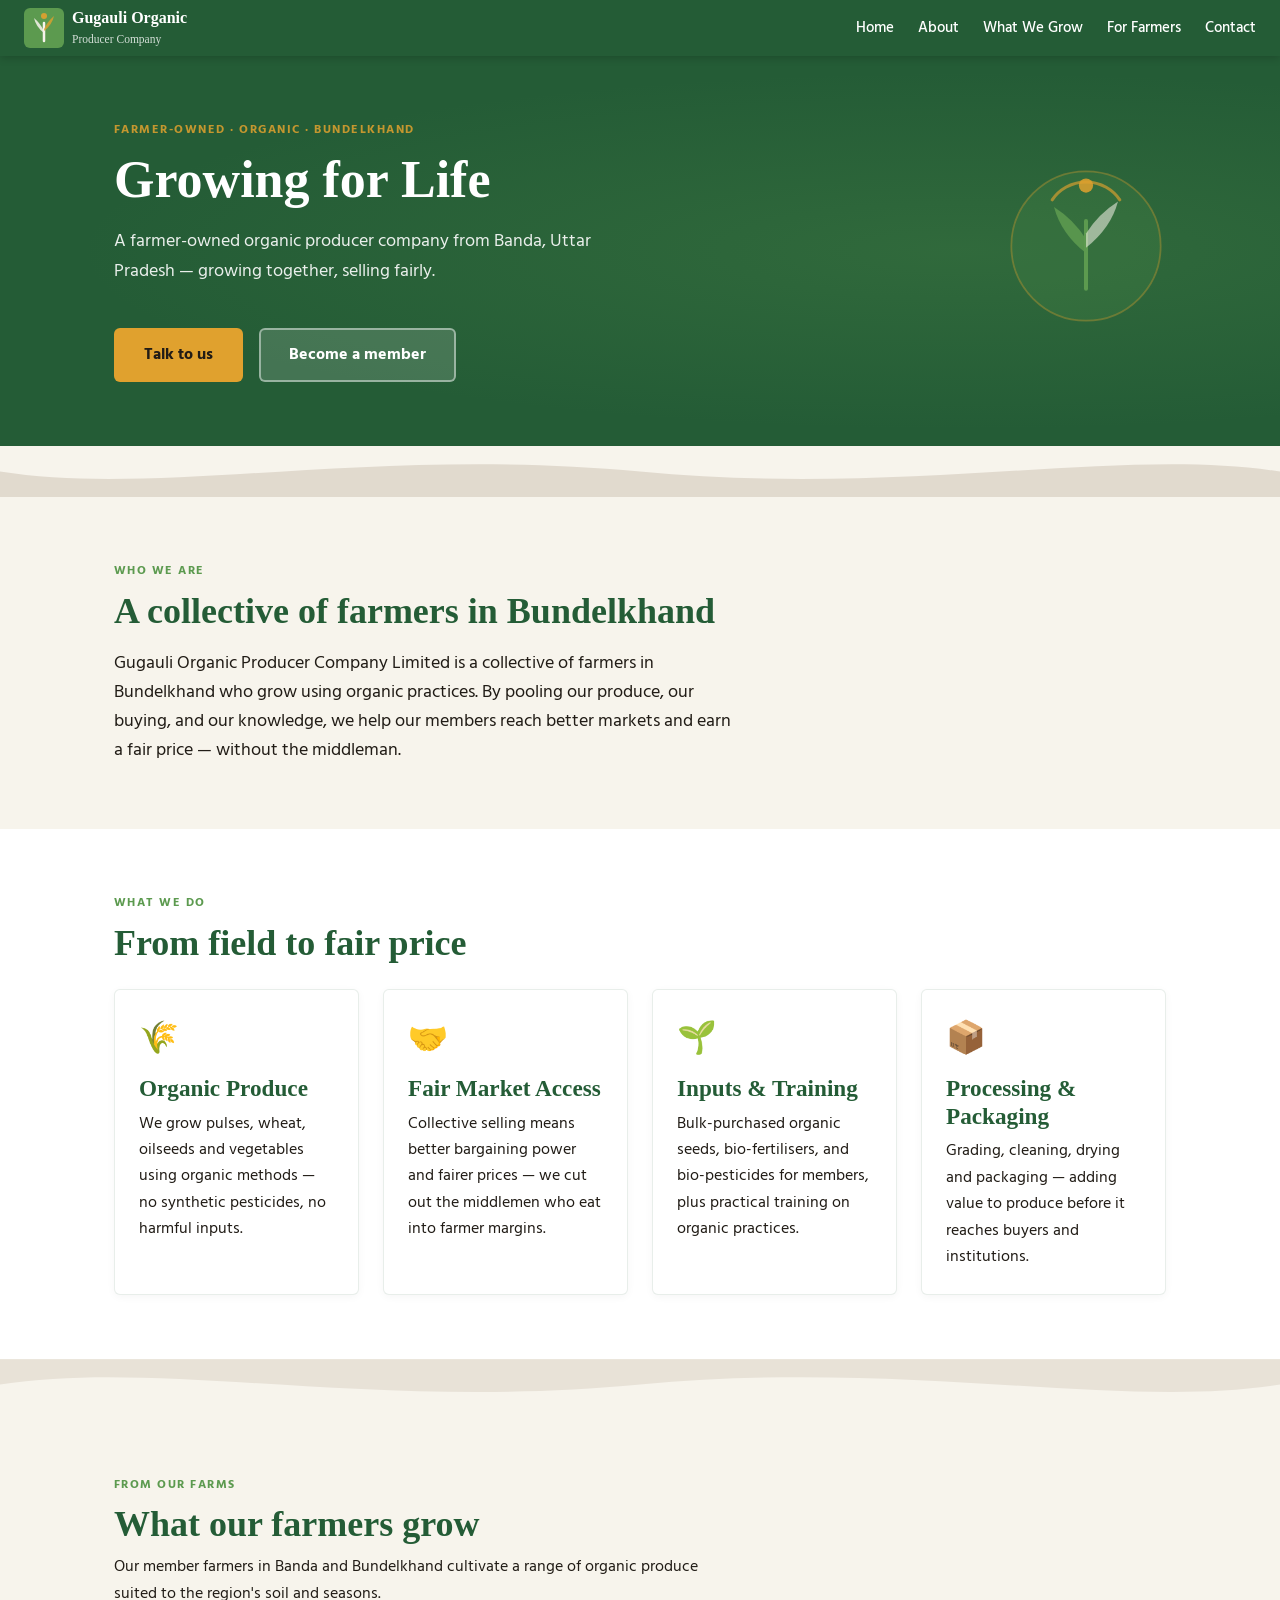
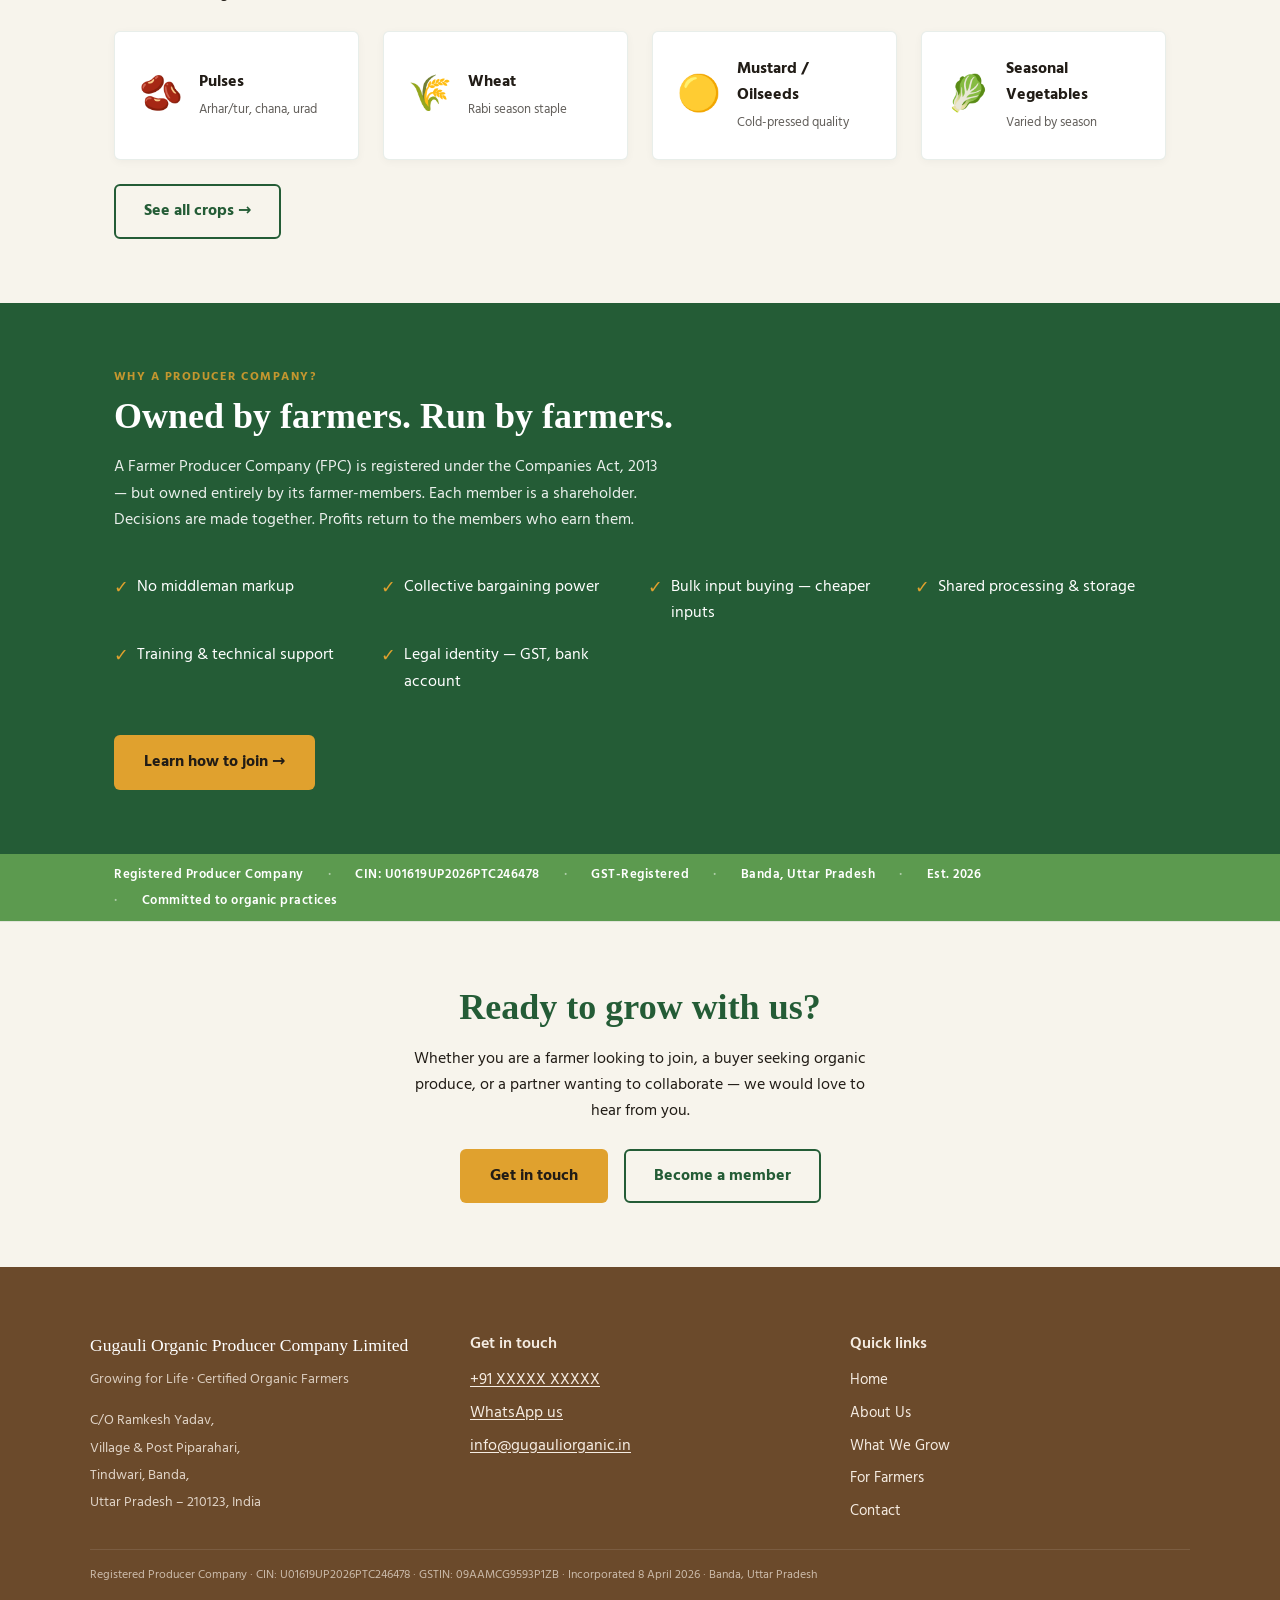
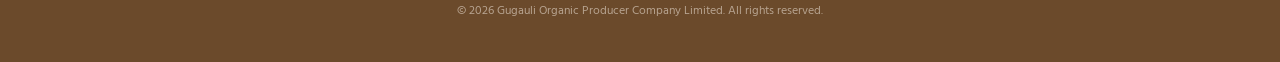
==== index.html @ 3f035a81 "first implementation" ====
<!DOCTYPE html>
<html lang="en">
<head>
  <meta charset="UTF-8">
  <meta name="viewport" content="width=device-width, initial-scale=1.0">
  <title>Gugauli Organic Producer Company — Growing for Life, Banda, Uttar Pradesh</title>
  <meta name="description" content="Gugauli Organic Producer Company Limited is a farmer-owned organic producer company in Banda, Uttar Pradesh — growing pulses, wheat, mustard and vegetables together, selling fairly.">
  <link rel="canonical" href="https://gugauliorganic.in/"><!-- TODO: confirm final domain -->
  <!-- Open Graph -->
  <meta property="og:type"        content="website">
  <meta property="og:title"       content="Gugauli Organic Producer Company — Growing for Life">
  <meta property="og:description" content="Farmer-owned organic producer company in Banda, Uttar Pradesh. Pulses, wheat, mustard — grown together, sold fairly.">
  <meta property="og:url"         content="https://gugauliorganic.in/">
  <meta property="og:image"       content="https://gugauliorganic.in/assets/img/og-image.jpg"><!-- TODO: create OG image -->
  <meta name="twitter:card"       content="summary_large_image">
  <!-- Favicon -->
  <link rel="icon" type="image/svg+xml" href="/assets/icons/favicon.svg">
  <!-- Google Fonts: Tiro Devanagari (display) + Hind (body/UI) — both Devanagari-compatible -->
  <link rel="preconnect" href="https://fonts.googleapis.com">
  <link rel="preconnect" href="https://fonts.gstatic.com" crossorigin>
  <link href="https://fonts.googleapis.com/css2?family=Tiro+Devanagari:ital@0;1&family=Hind:wght@400;500;600;700&display=swap" rel="stylesheet">
  <link rel="stylesheet" href="/assets/css/styles.css">
  <!-- JSON-LD structured data -->
  <script type="application/ld+json">
  {
    "@context": "https://schema.org",
    "@type": ["Organization", "LocalBusiness"],
    "name": "Gugauli Organic Producer Company Limited",
    "url": "https://gugauliorganic.in",
    "logo": "https://gugauliorganic.in/assets/icons/favicon.svg",
    "foundingDate": "2026-04-08",
    "description": "Farmer-owned organic producer company in Banda, Uttar Pradesh — growing and selling organic pulses, wheat, oilseeds and vegetables.",
    "address": {
      "@type": "PostalAddress",
      "streetAddress": "Village & Post Piparahari, Tindwari",
      "addressLocality": "Banda",
      "addressRegion": "Uttar Pradesh",
      "postalCode": "210123",
      "addressCountry": "IN"
    },
    "identifier": {
      "@type": "PropertyValue",
      "name": "CIN",
      "value": "U01619UP2026PTC246478"
    },
    "knowsAbout": ["organic farming", "pulses", "wheat", "oilseeds", "Bundelkhand agriculture"]
  }
  </script>
</head>
<body>
  <a class="skip-link" href="#main">Skip to main content</a>

  <!-- ── HEADER ─────────────────────────────────── -->
  <header class="site-header" role="banner">
    <a class="site-header__brand" href="/" aria-label="Gugauli Organic Producer Company — Home">
      <!-- TODO: replace with real logo SVG/PNG once provided -->
      <svg class="site-header__logo" viewBox="0 0 40 40" xmlns="http://www.w3.org/2000/svg" aria-hidden="true">
        <rect width="40" height="40" rx="6" fill="#5C9A4F"/>
        <line x1="20" y1="33" x2="20" y2="15" stroke="#F7F4EC" stroke-width="2.5" stroke-linecap="round"/>
        <path d="M20 25 Q12 19 10 10 Q16 15 20 23" fill="#F7F4EC" opacity=".85"/>
        <path d="M20 23 Q28 17 30 8 Q24 13 20 21" fill="#E0A12E" opacity=".8"/>
        <circle cx="20" cy="8" r="3" fill="#E0A12E" opacity=".9"/>
      </svg>
      <span class="site-header__name">Gugauli Organic<br><small style="font-size:.72em;font-weight:400;opacity:.8;">Producer Company</small></span>
    </a>

    <button class="nav-toggle" aria-controls="site-nav" aria-expanded="false" aria-label="Open navigation menu">
      <span class="nav-toggle__open"  aria-hidden="true">☰</span>
      <span class="nav-toggle__close" aria-hidden="true">✕</span>
    </button>

    <nav class="site-nav" id="site-nav" aria-label="Main navigation">
      <ul class="site-nav__list">
        <li><a href="/"              aria-current="page">Home</a></li>
        <li><a href="/about.html">About</a></li>
        <li><a href="/products.html">What We Grow</a></li>
        <li><a href="/farmers.html">For Farmers</a></li>
        <li><a href="/contact.html">Contact</a></li>
      </ul>
    </nav>
  </header>

  <!-- ── MAIN ───────────────────────────────────── -->
  <main id="main">

    <!-- HERO -->
    <section class="hero" aria-label="Introduction">
      <div class="hero__inner container">
        <div class="hero__text">
          <span class="section-label" style="color:rgba(224,161,46,.85);">Farmer-Owned · Organic · Bundelkhand</span>
          <h1 class="hero__headline">Growing for Life</h1>
          <p class="hero__sub">A farmer-owned organic producer company from Banda, Uttar Pradesh — growing together, selling fairly.</p>
          <div class="hero__ctas">
            <a href="/contact.html" class="btn btn--primary">Talk to us</a>
            <a href="/farmers.html" class="btn btn--ghost">Become a member</a>
          </div>
        </div>
        <div class="hero__mark" aria-hidden="true">
          <svg viewBox="0 0 180 180" xmlns="http://www.w3.org/2000/svg" width="160" height="160">
            <circle cx="90" cy="90" r="84" fill="rgba(92,154,79,.14)" stroke="rgba(224,161,46,.35)" stroke-width="2"/>
            <!-- Stem -->
            <line x1="90" y1="138" x2="90" y2="62" stroke="#5C9A4F" stroke-width="4.5" stroke-linecap="round"/>
            <!-- Left leaf -->
            <path d="M90 98 Q62 76 54 46 Q76 60 90 82" fill="#5C9A4F" opacity=".9"/>
            <!-- Right leaf -->
            <path d="M90 92 Q118 70 126 40 Q104 54 90 76" fill="#F7F4EC" opacity=".55"/>
            <!-- Sun arc -->
            <path d="M52 38 A46 46 0 0 1 128 38" fill="none" stroke="#E0A12E" stroke-width="3.5" stroke-linecap="round" opacity=".65"/>
            <!-- Sun -->
            <circle cx="90" cy="22" r="8" fill="#E0A12E" opacity=".85"/>
          </svg>
        </div>
      </div>
    </section>

    <!-- WAVE DIVIDER -->
    <div class="wave-divider" aria-hidden="true">
      <svg viewBox="0 0 1200 48" preserveAspectRatio="none" xmlns="http://www.w3.org/2000/svg">
        <path d="M0,24 C150,48 350,0 600,24 C850,48 1050,0 1200,24 L1200,48 L0,48 Z" fill="#6B4A2B"/>
      </svg>
    </div>

    <!-- WHO WE ARE -->
    <section class="section" aria-labelledby="intro-heading">
      <div class="container">
        <span class="section-label">Who we are</span>
        <h2 id="intro-heading">A collective of farmers in Bundelkhand</h2>
        <p style="font-size:1.1rem;margin-top:var(--space-sm);max-width:62ch;">Gugauli Organic Producer Company Limited is a collective of farmers in Bundelkhand who grow using organic practices. By pooling our produce, our buying, and our knowledge, we help our members reach better markets and earn a fair price — without the middleman.</p>
      </div>
    </section>

    <!-- WHAT WE DO -->
    <section class="section" style="background:#fff;" aria-labelledby="what-we-do-heading">
      <div class="container">
        <span class="section-label">What we do</span>
        <h2 id="what-we-do-heading">From field to fair price</h2>
        <div class="card-grid">
          <div class="card">
            <div class="card__icon" aria-hidden="true">🌾</div>
            <h3>Organic Produce</h3>
            <p>We grow pulses, wheat, oilseeds and vegetables using organic methods — no synthetic pesticides, no harmful inputs.</p>
          </div>
          <div class="card">
            <div class="card__icon" aria-hidden="true">🤝</div>
            <h3>Fair Market Access</h3>
            <p>Collective selling means better bargaining power and fairer prices — we cut out the middlemen who eat into farmer margins.</p>
          </div>
          <div class="card">
            <div class="card__icon" aria-hidden="true">🌱</div>
            <h3>Inputs &amp; Training</h3>
            <p>Bulk-purchased organic seeds, bio-fertilisers, and bio-pesticides for members, plus practical training on organic practices.</p>
          </div>
          <div class="card">
            <div class="card__icon" aria-hidden="true">📦</div>
            <h3>Processing &amp; Packaging</h3>
            <p>Grading, cleaning, drying and packaging — adding value to produce before it reaches buyers and institutions.</p>
          </div>
        </div>
      </div>
    </section>

    <!-- WAVE DIVIDER (inverted) -->
    <div class="wave-divider" aria-hidden="true" style="transform:scaleY(-1);opacity:.1;">
      <svg viewBox="0 0 1200 48" preserveAspectRatio="none" xmlns="http://www.w3.org/2000/svg">
        <path d="M0,24 C150,48 350,0 600,24 C850,48 1050,0 1200,24 L1200,48 L0,48 Z" fill="#6B4A2B"/>
      </svg>
    </div>

    <!-- WHAT WE GROW (preview) -->
    <!-- TODO: update crop list once confirmed by owner (Section 4 #1 of build spec) -->
    <section class="section" aria-labelledby="crops-heading">
      <div class="container">
        <span class="section-label">From our farms</span>
        <h2 id="crops-heading">What our farmers grow</h2>
        <p style="margin-top:var(--space-xs);">Our member farmers in Banda and Bundelkhand cultivate a range of organic produce suited to the region's soil and seasons.</p>
        <div class="card-grid" style="margin-top:var(--space-md);">
          <div class="card" style="display:flex;align-items:center;gap:var(--space-sm);">
            <span style="font-size:2.2rem;flex-shrink:0;" aria-hidden="true">🫘</span>
            <div><strong>Pulses</strong><br><small style="opacity:.7;">Arhar/tur, chana, urad</small></div>
          </div>
          <div class="card" style="display:flex;align-items:center;gap:var(--space-sm);">
            <span style="font-size:2.2rem;flex-shrink:0;" aria-hidden="true">🌾</span>
            <div><strong>Wheat</strong><br><small style="opacity:.7;">Rabi season staple</small></div>
          </div>
          <div class="card" style="display:flex;align-items:center;gap:var(--space-sm);">
            <span style="font-size:2.2rem;flex-shrink:0;" aria-hidden="true">🟡</span>
            <div><strong>Mustard / Oilseeds</strong><br><small style="opacity:.7;">Cold-pressed quality</small></div>
          </div>
          <div class="card" style="display:flex;align-items:center;gap:var(--space-sm);">
            <span style="font-size:2.2rem;flex-shrink:0;" aria-hidden="true">🥬</span>
            <div><strong>Seasonal Vegetables</strong><br><small style="opacity:.7;">Varied by season</small></div>
          </div>
        </div>
        <p style="margin-top:var(--space-md);"><a href="/products.html" class="btn btn--outline">See all crops &rarr;</a></p>
      </div>
    </section>

    <!-- WHY A PRODUCER COMPANY -->
    <section class="section" style="background:var(--color-green-deep);color:#fff;" aria-labelledby="why-fpo-heading">
      <div class="container">
        <span class="section-label" style="color:rgba(224,161,46,.85);">Why a Producer Company?</span>
        <h2 id="why-fpo-heading" style="color:#fff;">Owned by farmers. Run by farmers.</h2>
        <p style="opacity:.9;margin-top:var(--space-sm);max-width:62ch;">A Farmer Producer Company (FPC) is registered under the Companies Act, 2013 — but owned entirely by its farmer-members. Each member is a shareholder. Decisions are made together. Profits return to the members who earn them.</p>
        <ul style="margin-top:var(--space-lg);display:grid;gap:var(--space-sm);grid-template-columns:repeat(auto-fit,minmax(200px,1fr));">
          <li style="display:flex;gap:.5rem;align-items:flex-start;"><span style="color:var(--color-amber);font-size:1.1rem;flex-shrink:0;" aria-hidden="true">✓</span>No middleman markup</li>
          <li style="display:flex;gap:.5rem;align-items:flex-start;"><span style="color:var(--color-amber);font-size:1.1rem;flex-shrink:0;" aria-hidden="true">✓</span>Collective bargaining power</li>
          <li style="display:flex;gap:.5rem;align-items:flex-start;"><span style="color:var(--color-amber);font-size:1.1rem;flex-shrink:0;" aria-hidden="true">✓</span>Bulk input buying — cheaper inputs</li>
          <li style="display:flex;gap:.5rem;align-items:flex-start;"><span style="color:var(--color-amber);font-size:1.1rem;flex-shrink:0;" aria-hidden="true">✓</span>Shared processing &amp; storage</li>
          <li style="display:flex;gap:.5rem;align-items:flex-start;"><span style="color:var(--color-amber);font-size:1.1rem;flex-shrink:0;" aria-hidden="true">✓</span>Training &amp; technical support</li>
          <li style="display:flex;gap:.5rem;align-items:flex-start;"><span style="color:var(--color-amber);font-size:1.1rem;flex-shrink:0;" aria-hidden="true">✓</span>Legal identity — GST, bank account</li>
        </ul>
        <p style="margin-top:var(--space-lg);"><a href="/farmers.html" class="btn btn--primary">Learn how to join &rarr;</a></p>
      </div>
    </section>

    <!-- TRUST STRIP -->
    <div class="trust-strip" role="region" aria-label="Company credentials">
      <div class="container">
        <ul class="trust-strip__list">
          <li>Registered Producer Company</li>
          <li>CIN: U01619UP2026PTC246478</li>
          <li>GST-Registered</li>
          <li>Banda, Uttar Pradesh</li>
          <li>Est. 2026</li>
          <!-- TODO: update once organic certification confirmed (Section 4 #11 of build spec) -->
          <li>Committed to organic practices</li>
        </ul>
      </div>
    </div>

    <!-- CTA BAND -->
    <section class="section cta-band" aria-labelledby="cta-heading">
      <div class="container" style="text-align:center;">
        <h2 id="cta-heading">Ready to grow with us?</h2>
        <p style="margin:var(--space-sm) auto;max-width:52ch;">Whether you are a farmer looking to join, a buyer seeking organic produce, or a partner wanting to collaborate — we would love to hear from you.</p>
        <div style="display:flex;gap:var(--space-sm);justify-content:center;flex-wrap:wrap;margin-top:var(--space-md);">
          <a href="/contact.html" class="btn btn--primary">Get in touch</a>
          <a href="/farmers.html" class="btn btn--outline">Become a member</a>
        </div>
      </div>
    </section>

  </main>

  <!-- ── FOOTER ─────────────────────────────────── -->
  <footer class="site-footer" role="contentinfo">
    <div class="site-footer__inner">
      <div>
        <p class="site-footer__name">Gugauli Organic Producer Company Limited</p>
        <p class="site-footer__tagline">Growing for Life · Certified Organic Farmers</p>
        <address style="font-style:normal;font-size:.9rem;line-height:1.9;opacity:.85;">
          <!-- TODO: confirm whether to display C/O line publicly -->
          C/O Ramkesh Yadav,<br>
          Village &amp; Post Piparahari,<br>
          Tindwari, Banda,<br>
          Uttar Pradesh – 210123, India
        </address>
      </div>
      <div>
        <p style="font-weight:600;margin-bottom:.6rem;">Get in touch</p>
        <!-- TODO: replace +91XXXXXXXXXXX with real number -->
        <p style="margin-bottom:.4rem;"><a href="tel:+91XXXXXXXXXXX">+91 XXXXX XXXXX</a></p>
        <p style="margin-bottom:.4rem;"><a href="https://wa.me/91XXXXXXXXXXX" target="_blank" rel="noopener">WhatsApp us</a></p>
        <!-- TODO: confirm email address -->
        <p><a href="mailto:info@gugauliorganic.in">info@gugauliorganic.in</a></p>
        <!-- TODO: add social links once handles are confirmed -->
        <!-- <p style="margin-top:var(--space-sm);"><a href="#">Facebook</a> · <a href="#">Instagram</a></p> -->
      </div>
      <div>
        <p style="font-weight:600;margin-bottom:.6rem;">Quick links</p>
        <nav aria-label="Footer navigation">
          <ul class="site-footer__links">
            <li><a href="/">Home</a></li>
            <li><a href="/about.html">About Us</a></li>
            <li><a href="/products.html">What We Grow</a></li>
            <li><a href="/farmers.html">For Farmers</a></li>
            <li><a href="/contact.html">Contact</a></li>
          </ul>
        </nav>
      </div>
    </div>
    <p class="site-footer__reg">
      Registered Producer Company · CIN: U01619UP2026PTC246478 · GSTIN: 09AAMCG9593P1ZB · Incorporated 8 April 2026 · Banda, Uttar Pradesh
    </p>
    <p class="site-footer__copy">© <span id="year"></span> Gugauli Organic Producer Company Limited. All rights reserved.</p>
  </footer>

  <script src="/assets/js/main.js"></script>
</body>
</html>
---- assets/css/styles.css ----
/* ===================================================
   Gugauli Organic Producer Company — Stylesheet
   Sections: Tokens → Reset → Typography → Components
             → Page Sections → Utilities
   =================================================== */

/* ── TOKENS ──────────────────────────────────────── */
:root {
  --color-green-deep: #245C36;
  --color-green-leaf: #5C9A4F;
  --color-earth:      #6B4A2B;
  --color-amber:      #E0A12E;
  --color-paper:      #F7F4EC;
  --color-ink:        #211C16;

  --font-display: 'Tiro Devanagari', Georgia, serif;
  --font-body:    'Hind', system-ui, sans-serif;

  --space-xs: 0.5rem;
  --space-sm: 1rem;
  --space-md: 1.5rem;
  --space-lg: 2.5rem;
  --space-xl: 4rem;

  --max-width: 1100px;
  --radius:    6px;
}

/* ── RESET ───────────────────────────────────────── */
*, *::before, *::after { box-sizing: border-box; margin: 0; padding: 0; }
html { scroll-behavior: smooth; }
body {
  font-family: var(--font-body);
  font-size: 1rem;
  line-height: 1.65;
  color: var(--color-ink);
  background: var(--color-paper);
}
img { max-width: 100%; height: auto; display: block; }
a { color: var(--color-green-deep); }
a:focus-visible { outline: 3px solid var(--color-amber); outline-offset: 2px; }
ul, ol { list-style: none; }

@media (prefers-reduced-motion: reduce) {
  html { scroll-behavior: auto; }
  *, *::before, *::after {
    animation-duration: 0.01ms !important;
    animation-iteration-count: 1 !important;
    transition-duration: 0.01ms !important;
  }
}

/* ── TYPOGRAPHY ──────────────────────────────────── */
h1, h2, h3, h4 {
  font-family: var(--font-display);
  line-height: 1.2;
  color: var(--color-green-deep);
}
h1 { font-size: clamp(2rem, 5vw, 3.25rem); }
h2 { font-size: clamp(1.5rem, 3.5vw, 2.25rem); }
h3 { font-size: clamp(1.1rem, 2.5vw, 1.45rem); }
p  { max-width: 68ch; }

/* ── SKIP LINK ───────────────────────────────────── */
.skip-link {
  position: absolute;
  top: -100%;
  left: 0;
  padding: var(--space-xs) var(--space-sm);
  background: var(--color-amber);
  color: var(--color-ink);
  font-weight: 700;
  z-index: 1000;
  text-decoration: none;
}
.skip-link:focus { top: 0; }

/* ── HEADER ──────────────────────────────────────── */
.site-header {
  position: sticky;
  top: 0;
  z-index: 100;
  background: var(--color-green-deep);
  color: #fff;
  padding: var(--space-xs) var(--space-md);
  display: flex;
  align-items: center;
  justify-content: space-between;
  gap: var(--space-sm);
  box-shadow: 0 2px 8px rgba(0, 0, 0, .18);
}
.site-header__brand {
  display: flex;
  align-items: center;
  gap: var(--space-xs);
  text-decoration: none;
  color: #fff;
  flex-shrink: 0;
}
.site-header__logo {
  width: 40px;
  height: 40px;
  border-radius: 4px;
  flex-shrink: 0;
}
.site-header__name {
  font-family: var(--font-display);
  font-size: 1rem;
  line-height: 1.25;
  font-weight: 700;
}

/* ── NAV ─────────────────────────────────────────── */
.site-nav__list {
  display: flex;
  gap: var(--space-md);
}
.site-nav__list a {
  color: #fff;
  text-decoration: none;
  font-size: 0.95rem;
  font-weight: 500;
  padding: var(--space-xs) 0;
  border-bottom: 2px solid transparent;
  transition: border-color 0.2s;
  white-space: nowrap;
}
.site-nav__list a:hover,
.site-nav__list a[aria-current="page"] {
  border-bottom-color: var(--color-amber);
  color: #fff;
}
.site-nav__list a:focus-visible {
  outline: 3px solid var(--color-amber);
  outline-offset: 2px;
}

/* Hamburger toggle */
.nav-toggle {
  display: none;
  background: none;
  border: 2px solid rgba(255, 255, 255, .6);
  border-radius: var(--radius);
  color: #fff;
  font-size: 1.4rem;
  padding: 0.2rem 0.55rem;
  cursor: pointer;
  line-height: 1;
  min-height: 44px;
  min-width: 44px;
}
.nav-toggle[aria-expanded="true"]  .nav-toggle__open  { display: none; }
.nav-toggle[aria-expanded="false"] .nav-toggle__close { display: none; }

@media (max-width: 700px) {
  .nav-toggle { display: flex; align-items: center; justify-content: center; }
  .site-nav {
    position: absolute;
    top: 100%;
    left: 0;
    right: 0;
    background: var(--color-green-deep);
    padding: var(--space-sm) var(--space-md) var(--space-md);
    display: none;
    box-shadow: 0 4px 16px rgba(0, 0, 0, .2);
    border-top: 1px solid rgba(255, 255, 255, .15);
  }
  .site-nav.is-open { display: block; }
  .site-nav__list {
    flex-direction: column;
    gap: 0;
  }
  .site-nav__list a {
    display: block;
    padding: 0.75rem 0;
    font-size: 1.05rem;
    border-bottom: 1px solid rgba(255, 255, 255, .1);
  }
  .site-nav__list li:last-child a { border-bottom: none; }
}

/* ── FOOTER ──────────────────────────────────────── */
.site-footer {
  background: var(--color-earth);
  color: #f5ece2;
  padding: var(--space-xl) var(--space-md) var(--space-lg);
  margin-top: auto;
}
.site-footer__inner {
  max-width: var(--max-width);
  margin: 0 auto;
  display: grid;
  gap: var(--space-lg);
  grid-template-columns: repeat(auto-fit, minmax(200px, 1fr));
}
.site-footer__name {
  font-family: var(--font-display);
  font-size: 1.1rem;
  color: #fff;
  margin-bottom: var(--space-xs);
}
.site-footer__tagline {
  font-size: 0.88rem;
  opacity: 0.8;
  margin-bottom: var(--space-sm);
}
.site-footer a {
  color: #f5ece2;
  text-underline-offset: 2px;
}
.site-footer a:hover { color: #fff; }
.site-footer a:focus-visible { outline-color: var(--color-amber); }
.site-footer__links { display: flex; flex-direction: column; gap: 0.4rem; }
.site-footer__links a { text-decoration: none; font-size: 0.92rem; }
.site-footer__links a:hover { text-decoration: underline; }
.site-footer__reg {
  font-size: 0.75rem;
  opacity: 0.7;
  margin-top: var(--space-md);
  padding-top: var(--space-sm);
  border-top: 1px solid rgba(255, 255, 255, .15);
  max-width: var(--max-width);
  margin-left: auto;
  margin-right: auto;
}
.site-footer__copy {
  font-size: 0.78rem;
  opacity: 0.55;
  margin-top: var(--space-sm);
  text-align: center;
  max-width: var(--max-width);
  margin-left: auto;
  margin-right: auto;
}

/* ── WAVE DIVIDER ────────────────────────────────── */
.wave-divider {
  width: 100%;
  overflow: hidden;
  line-height: 0;
  opacity: 0.15;
}
.wave-divider svg { display: block; width: 100%; }

/* ── HERO ────────────────────────────────────────── */
.hero {
  background: var(--color-green-deep);
  color: #fff;
  padding: var(--space-xl) 0;
  position: relative;
  overflow: hidden;
}
.hero::before {
  content: '';
  position: absolute;
  inset: 0;
  background: radial-gradient(ellipse at 75% 50%, rgba(92, 154, 79, .22) 0%, transparent 65%);
  pointer-events: none;
}
.hero__inner {
  display: flex;
  align-items: center;
  gap: var(--space-xl);
  position: relative;
}
.hero__text { flex: 1; }
.hero__headline { color: #fff; margin-bottom: var(--space-sm); }
.hero__sub {
  font-size: 1.15rem;
  opacity: 0.9;
  margin-bottom: var(--space-lg);
  max-width: 52ch;
}
.hero__ctas { display: flex; gap: var(--space-sm); flex-wrap: wrap; }
.hero__mark { flex-shrink: 0; }
@media (max-width: 620px) {
  .hero__mark { display: none; }
}

/* ── PAGE BANNER (inner pages) ───────────────────── */
.page-banner {
  background: var(--color-green-deep);
  color: #fff;
  padding: var(--space-lg) 0;
}
.page-banner h1,
.page-banner h2,
.page-banner h3 { color: #fff; }

/* ── TRUST STRIP ─────────────────────────────────── */
.trust-strip {
  background: var(--color-green-leaf);
  color: #fff;
  padding: 0.65rem 0;
  overflow-x: auto;
}
.trust-strip__list {
  display: flex;
  flex-wrap: wrap;
  gap: 0.3rem var(--space-md);
  font-size: 0.8rem;
  font-weight: 600;
  letter-spacing: 0.04em;
  align-items: center;
}
.trust-strip__list li { white-space: nowrap; }
.trust-strip__list li + li::before {
  content: '·';
  margin-right: var(--space-md);
  opacity: 0.5;
}

/* ── CTA BAND ────────────────────────────────────── */
.cta-band {
  background: var(--color-paper);
  border-top: 1px solid rgba(36, 92, 54, .1);
}

/* ── CARDS ───────────────────────────────────────── */
.card-grid {
  display: grid;
  gap: var(--space-md);
  grid-template-columns: repeat(auto-fit, minmax(220px, 1fr));
  margin-top: var(--space-md);
}
.card {
  background: #fff;
  border-radius: var(--radius);
  padding: var(--space-md);
  border: 1px solid rgba(36, 92, 54, .1);
  box-shadow: 0 2px 8px rgba(0, 0, 0, .04);
}
.card h3 { margin-bottom: var(--space-xs); }
.card__icon { font-size: 2rem; margin-bottom: var(--space-xs); }

/* ── PLACEHOLDER IMAGE ───────────────────────────── */
.placeholder-img {
  width: 100%;
  aspect-ratio: 4 / 3;
  background: linear-gradient(135deg, var(--color-green-leaf) 0%, var(--color-green-deep) 100%);
  border-radius: var(--radius);
  display: flex;
  align-items: center;
  justify-content: center;
  color: rgba(255, 255, 255, .55);
  font-size: 0.8rem;
  text-align: center;
  padding: var(--space-sm);
}

/* ── FORM ────────────────────────────────────────── */
.form-group { margin-bottom: var(--space-md); }
.form-label {
  display: block;
  font-weight: 600;
  margin-bottom: 0.35rem;
  font-size: 0.95rem;
}
.form-input {
  width: 100%;
  padding: 0.65rem 0.85rem;
  border: 1.5px solid rgba(36, 92, 54, .3);
  border-radius: var(--radius);
  font-family: var(--font-body);
  font-size: 1rem;
  background: #fff;
  color: var(--color-ink);
  transition: border-color 0.2s, box-shadow 0.2s;
}
.form-input:focus {
  outline: none;
  border-color: var(--color-green-deep);
  box-shadow: 0 0 0 3px rgba(36, 92, 54, .12);
}
.form-input:invalid:not(:placeholder-shown) { border-color: #c0392b; }
textarea.form-input { resize: vertical; }
#form-result { margin-top: var(--space-sm); display: none; font-weight: 600; }
#form-result.success { color: var(--color-green-deep); }
#form-result.error   { color: #c0392b; }

/* ── DEFINITION LIST (about page) ────────────────── */
.reg-table {
  display: grid;
  grid-template-columns: max-content 1fr;
  gap: 0.6rem var(--space-md);
  margin-top: var(--space-md);
}
.reg-table dt {
  font-weight: 600;
  opacity: 0.65;
  font-size: 0.88rem;
  padding-top: 0.1rem;
}
@media (max-width: 520px) {
  .reg-table { grid-template-columns: 1fr; }
  .reg-table dt { margin-top: var(--space-sm); opacity: 0.55; }
}

/* ── UTILITIES ───────────────────────────────────── */
.container { max-width: var(--max-width); margin: 0 auto; padding: 0 var(--space-md); }
.section    { padding: var(--space-xl) 0; }
.section-label {
  font-size: 0.78rem;
  font-weight: 700;
  letter-spacing: 0.12em;
  text-transform: uppercase;
  color: var(--color-green-leaf);
  display: block;
  margin-bottom: var(--space-xs);
}
.btn {
  display: inline-flex;
  align-items: center;
  justify-content: center;
  padding: 0.75rem 1.75rem;
  border-radius: var(--radius);
  font-family: var(--font-body);
  font-weight: 700;
  font-size: 1rem;
  text-decoration: none;
  cursor: pointer;
  border: 2px solid transparent;
  min-height: 44px;
  transition: filter 0.2s, transform 0.15s;
  white-space: nowrap;
}
.btn:hover { filter: brightness(1.08); transform: translateY(-1px); }
.btn:focus-visible { outline: 3px solid var(--color-amber); outline-offset: 2px; }
.btn--primary { background: var(--color-amber); color: var(--color-ink); }
.btn--outline  { background: transparent; color: var(--color-green-deep); border-color: var(--color-green-deep); }
.btn--ghost    { background: rgba(255,255,255,.15); color: #fff; border-color: rgba(255,255,255,.45); }
.btn--wa       { background: #25D366; color: #fff; border-color: #25D366; }
code {
  font-size: 0.88em;
  background: rgba(36,92,54,.08);
  border-radius: 3px;
  padding: 0.1em 0.4em;
}
.sr-only {
  position: absolute;
  width: 1px;
  height: 1px;
  padding: 0;
  margin: -1px;
  overflow: hidden;
  clip: rect(0, 0, 0, 0);
  white-space: nowrap;
  border-width: 0;
}
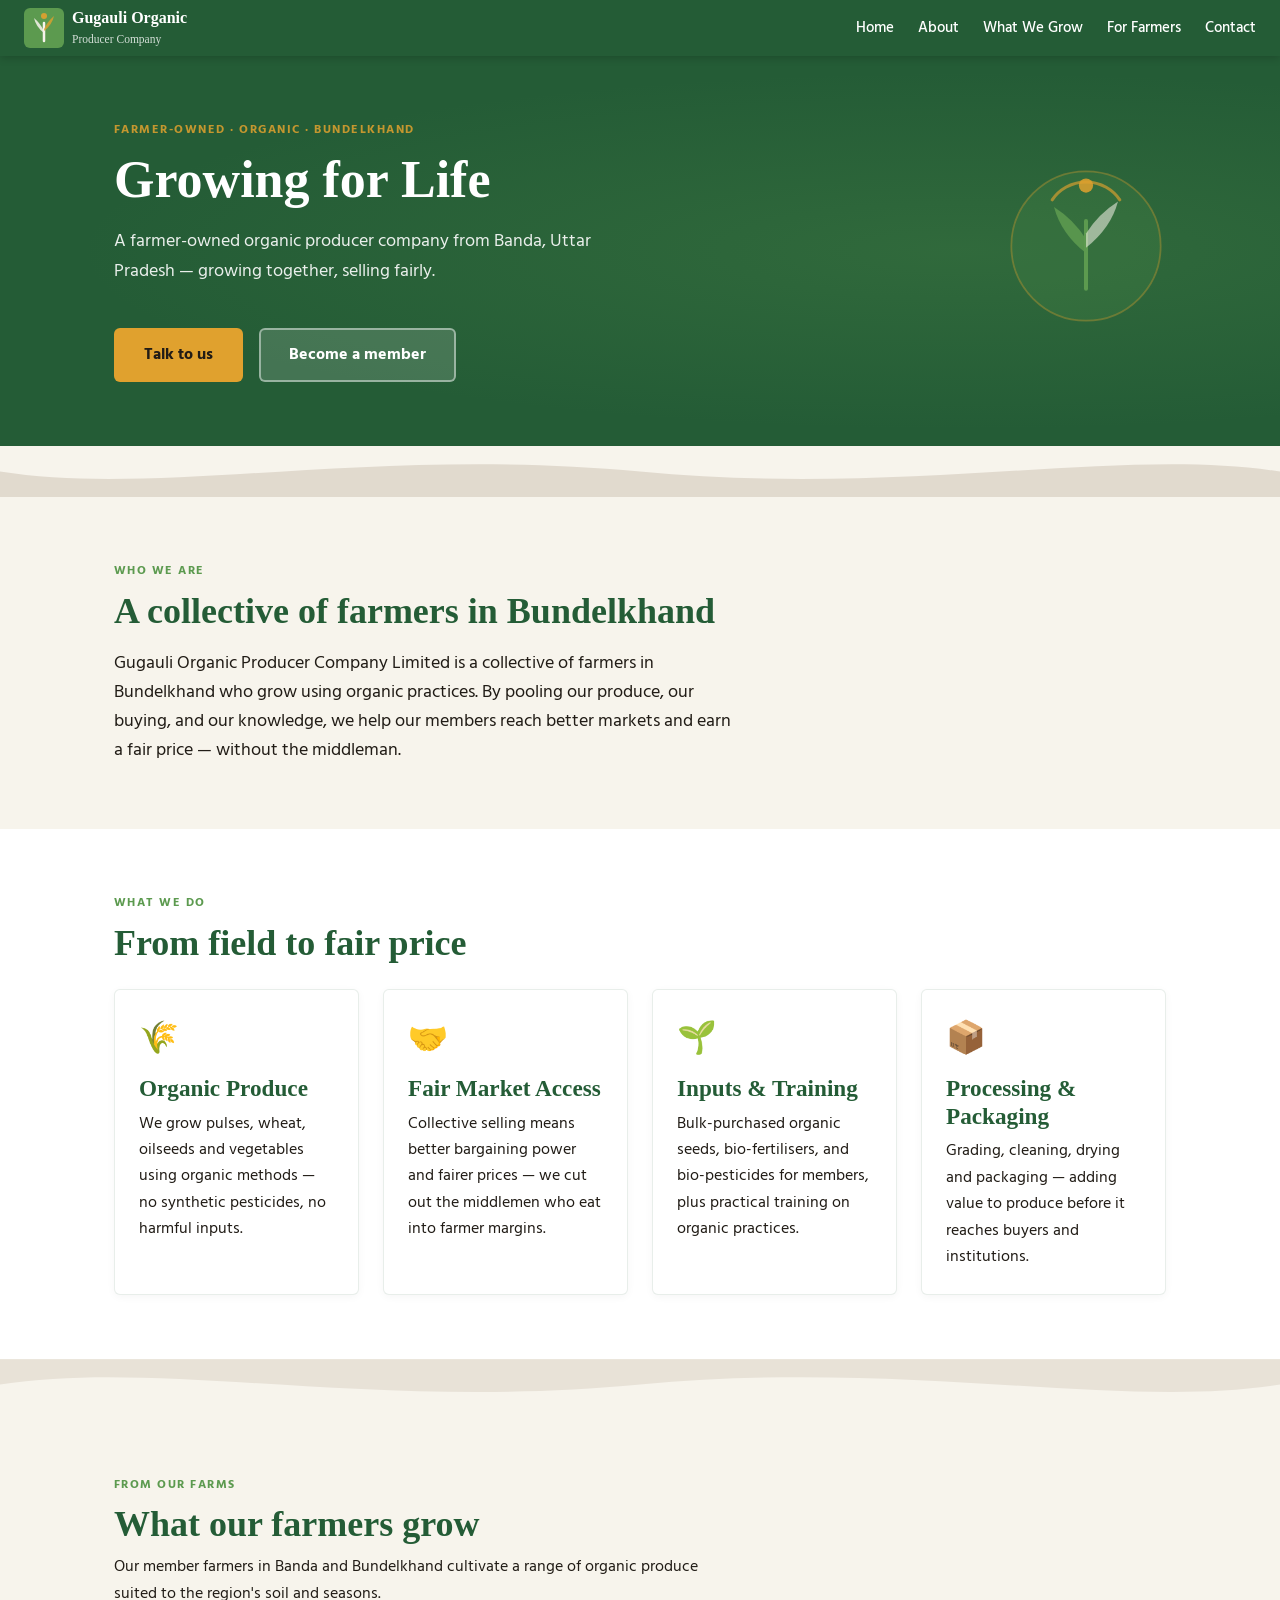
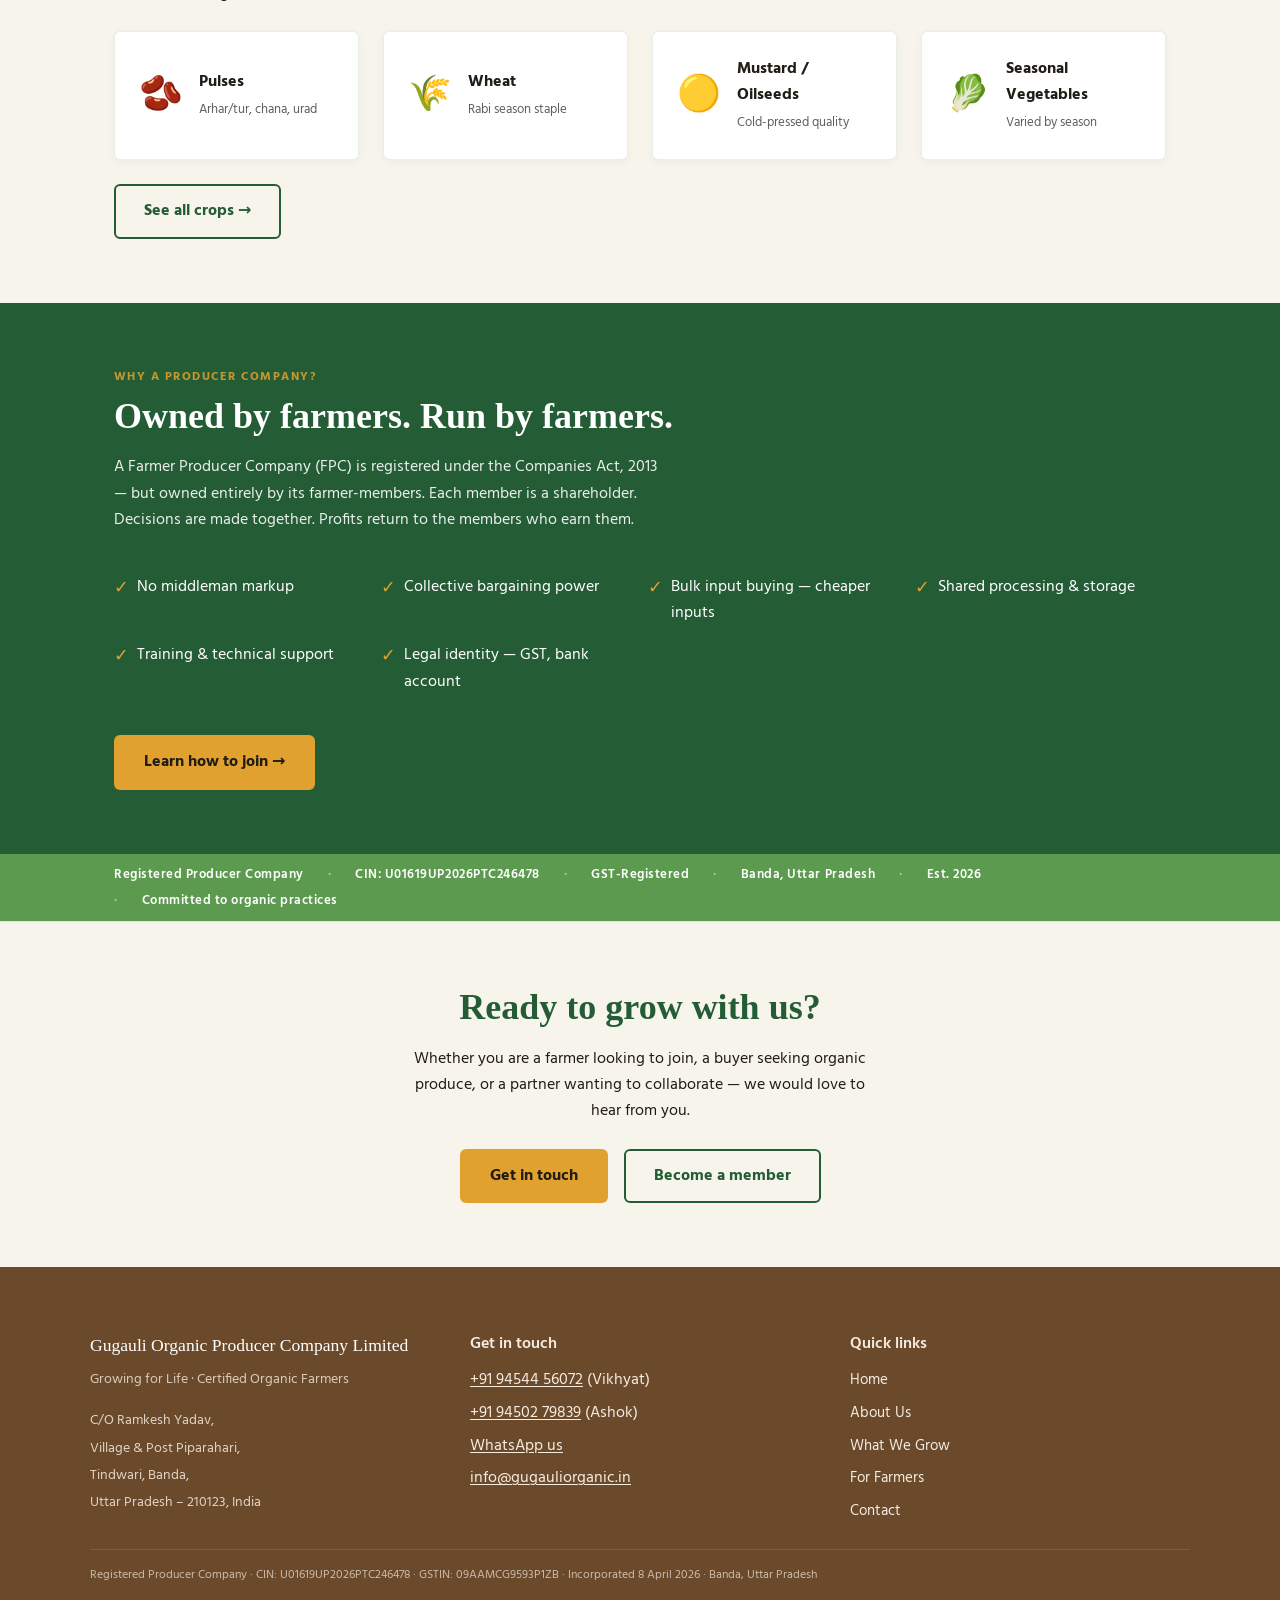
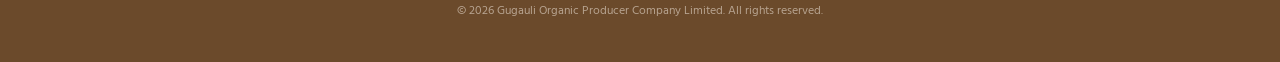
==== commit ba3e2442: "added contact information" ====
--- a/index.html
+++ b/index.html
@@ -258,13 +258,10 @@
       </div>
       <div>
         <p style="font-weight:600;margin-bottom:.6rem;">Get in touch</p>
-        <!-- TODO: replace +91XXXXXXXXXXX with real number -->
-        <p style="margin-bottom:.4rem;"><a href="tel:+91XXXXXXXXXXX">+91 XXXXX XXXXX</a></p>
-        <p style="margin-bottom:.4rem;"><a href="https://wa.me/91XXXXXXXXXXX" target="_blank" rel="noopener">WhatsApp us</a></p>
-        <!-- TODO: confirm email address -->
+        <p style="margin-bottom:.4rem;"><a href="tel:+919454456072">+91 94544 56072</a> (Vikhyat)</p>
+        <p style="margin-bottom:.4rem;"><a href="tel:+919450279839">+91 94502 79839</a> (Ashok)</p>
+        <p style="margin-bottom:.4rem;"><a href="https://wa.me/919454456072" target="_blank" rel="noopener">WhatsApp us</a></p>
         <p><a href="mailto:info@gugauliorganic.in">info@gugauliorganic.in</a></p>
-        <!-- TODO: add social links once handles are confirmed -->
-        <!-- <p style="margin-top:var(--space-sm);"><a href="#">Facebook</a> · <a href="#">Instagram</a></p> -->
       </div>
       <div>
         <p style="font-weight:600;margin-bottom:.6rem;">Quick links</p>
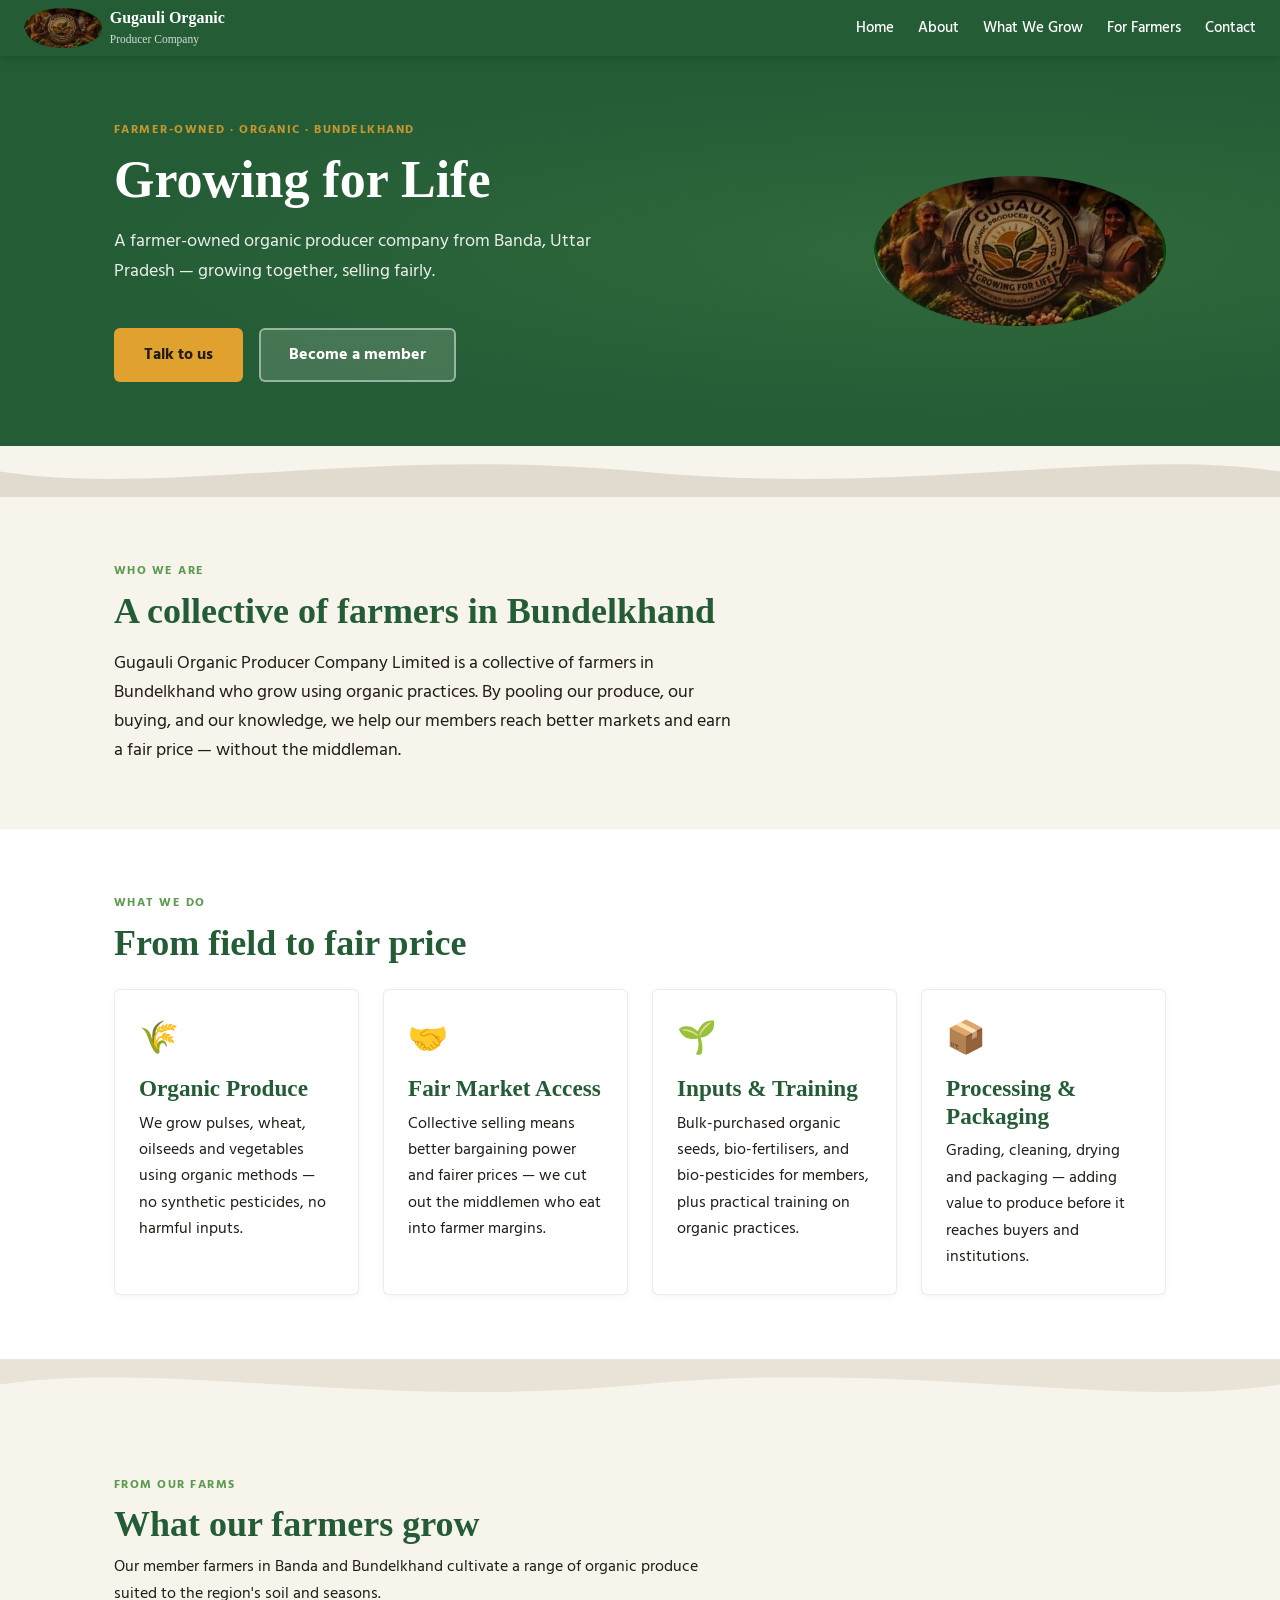
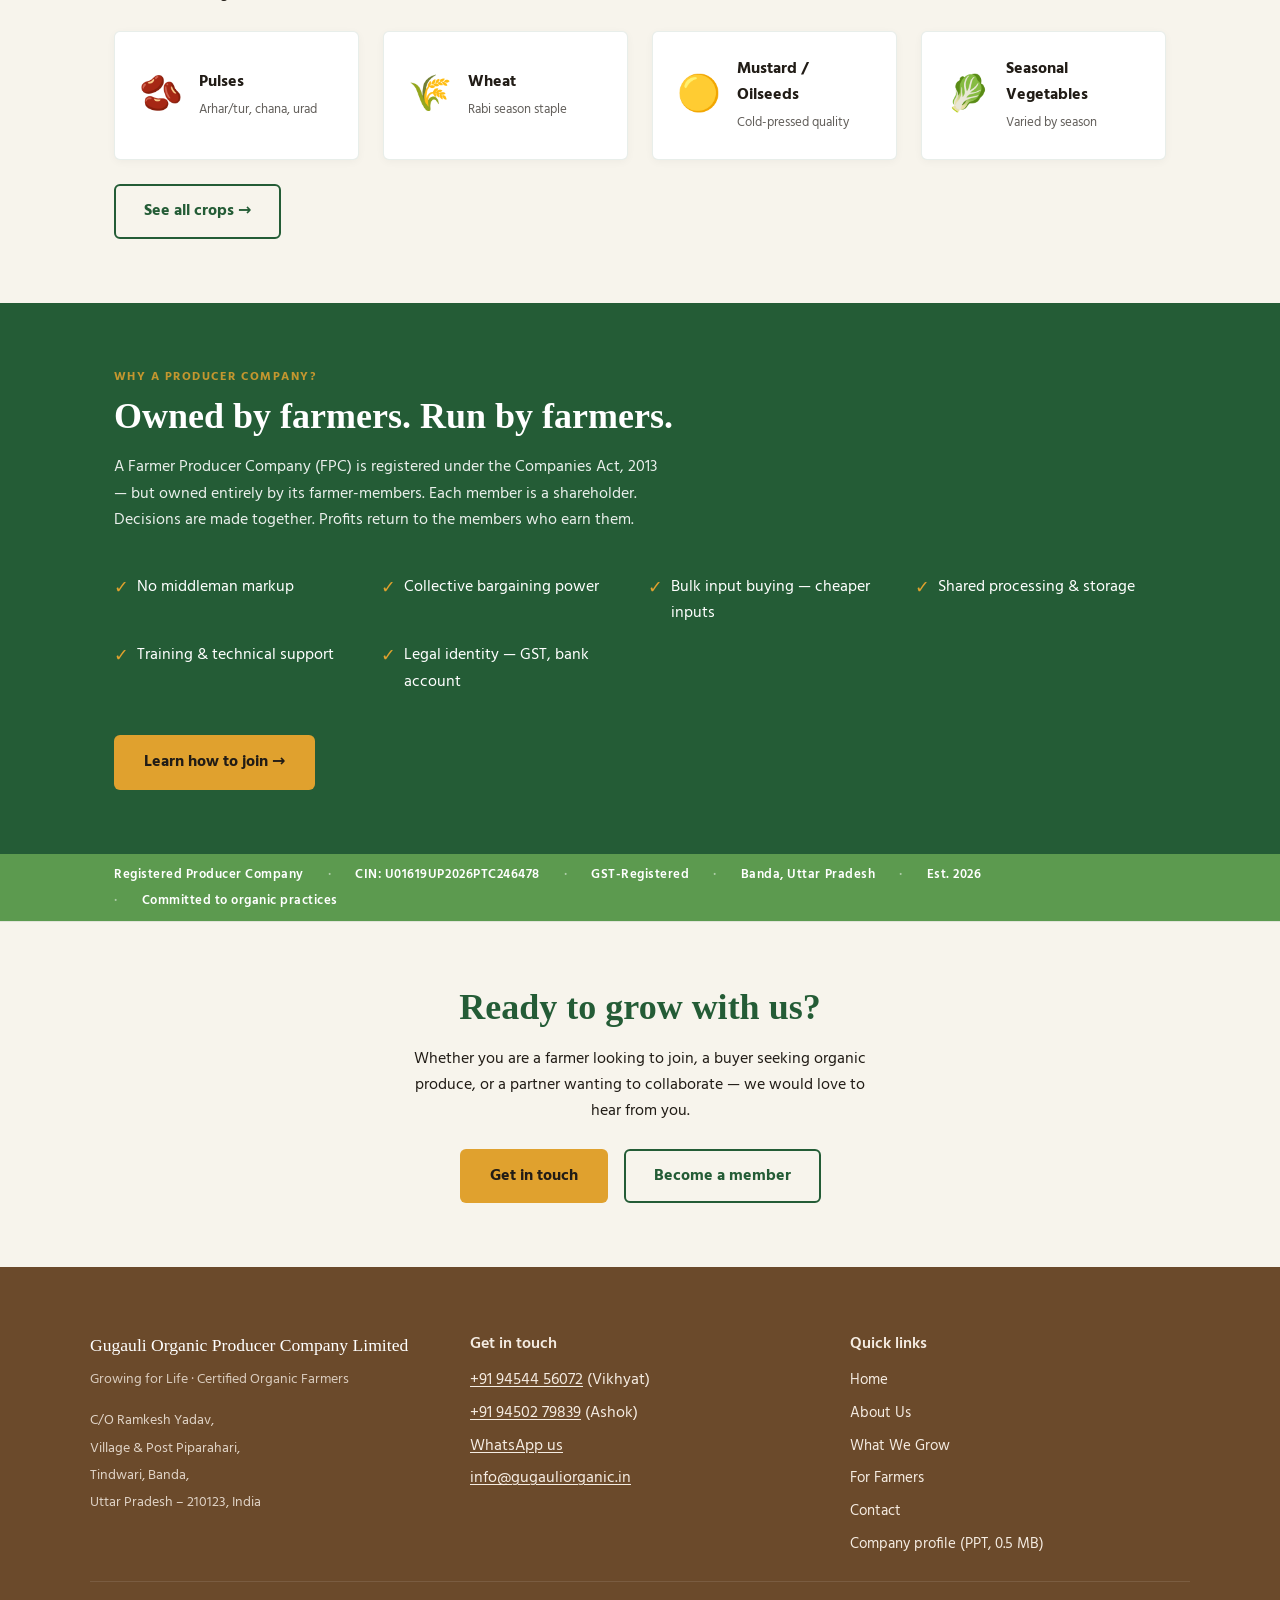
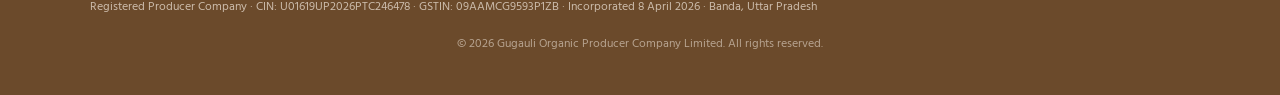
==== commit d22b2702: "added new logo and ppt" ====
--- a/index.html
+++ b/index.html
@@ -11,10 +11,11 @@
   <meta property="og:title"       content="Gugauli Organic Producer Company — Growing for Life">
   <meta property="og:description" content="Farmer-owned organic producer company in Banda, Uttar Pradesh. Pulses, wheat, mustard — grown together, sold fairly.">
   <meta property="og:url"         content="https://gugauliorganic.in/">
-  <meta property="og:image"       content="https://gugauliorganic.in/assets/img/og-image.jpg"><!-- TODO: create OG image -->
+  <meta property="og:image"       content="https://gugauliorganic.in/assets/img/og-image.jpg">
   <meta name="twitter:card"       content="summary_large_image">
   <!-- Favicon -->
-  <link rel="icon" type="image/svg+xml" href="/assets/icons/favicon.svg">
+  <link rel="icon" type="image/png" href="/assets/icons/favicon.png">
+  <link rel="apple-touch-icon" href="/assets/icons/apple-touch-icon.png">
   <!-- Google Fonts: Tiro Devanagari (display) + Hind (body/UI) — both Devanagari-compatible -->
   <link rel="preconnect" href="https://fonts.googleapis.com">
   <link rel="preconnect" href="https://fonts.gstatic.com" crossorigin>
@@ -27,7 +28,7 @@
     "@type": ["Organization", "LocalBusiness"],
     "name": "Gugauli Organic Producer Company Limited",
     "url": "https://gugauliorganic.in",
-    "logo": "https://gugauliorganic.in/assets/icons/favicon.svg",
+    "logo": "https://gugauliorganic.in/assets/img/logo.png",
     "foundingDate": "2026-04-08",
     "description": "Farmer-owned organic producer company in Banda, Uttar Pradesh — growing and selling organic pulses, wheat, oilseeds and vegetables.",
     "address": {
@@ -53,14 +54,7 @@
   <!-- ── HEADER ─────────────────────────────────── -->
   <header class="site-header" role="banner">
     <a class="site-header__brand" href="/" aria-label="Gugauli Organic Producer Company — Home">
-      <!-- TODO: replace with real logo SVG/PNG once provided -->
-      <svg class="site-header__logo" viewBox="0 0 40 40" xmlns="http://www.w3.org/2000/svg" aria-hidden="true">
-        <rect width="40" height="40" rx="6" fill="#5C9A4F"/>
-        <line x1="20" y1="33" x2="20" y2="15" stroke="#F7F4EC" stroke-width="2.5" stroke-linecap="round"/>
-        <path d="M20 25 Q12 19 10 10 Q16 15 20 23" fill="#F7F4EC" opacity=".85"/>
-        <path d="M20 23 Q28 17 30 8 Q24 13 20 21" fill="#E0A12E" opacity=".8"/>
-        <circle cx="20" cy="8" r="3" fill="#E0A12E" opacity=".9"/>
-      </svg>
+      <img class="site-header__logo" src="/assets/img/logo-sm.webp" alt="" aria-hidden="true" width="78" height="40">
       <span class="site-header__name">Gugauli Organic<br><small style="font-size:.72em;font-weight:400;opacity:.8;">Producer Company</small></span>
     </a>
 
@@ -96,19 +90,7 @@
           </div>
         </div>
         <div class="hero__mark" aria-hidden="true">
-          <svg viewBox="0 0 180 180" xmlns="http://www.w3.org/2000/svg" width="160" height="160">
-            <circle cx="90" cy="90" r="84" fill="rgba(92,154,79,.14)" stroke="rgba(224,161,46,.35)" stroke-width="2"/>
-            <!-- Stem -->
-            <line x1="90" y1="138" x2="90" y2="62" stroke="#5C9A4F" stroke-width="4.5" stroke-linecap="round"/>
-            <!-- Left leaf -->
-            <path d="M90 98 Q62 76 54 46 Q76 60 90 82" fill="#5C9A4F" opacity=".9"/>
-            <!-- Right leaf -->
-            <path d="M90 92 Q118 70 126 40 Q104 54 90 76" fill="#F7F4EC" opacity=".55"/>
-            <!-- Sun arc -->
-            <path d="M52 38 A46 46 0 0 1 128 38" fill="none" stroke="#E0A12E" stroke-width="3.5" stroke-linecap="round" opacity=".65"/>
-            <!-- Sun -->
-            <circle cx="90" cy="22" r="8" fill="#E0A12E" opacity=".85"/>
-          </svg>
+          <img src="/assets/img/logo.webp" alt="" width="292" height="150" style="max-width:100%;height:auto;">
         </div>
       </div>
     </section>
@@ -272,6 +254,7 @@
             <li><a href="/products.html">What We Grow</a></li>
             <li><a href="/farmers.html">For Farmers</a></li>
             <li><a href="/contact.html">Contact</a></li>
+            <li><a href="/assets/docs/Gugauli-Organic-Producer-Company-Profile.pptx" download>Company profile (PPT, 0.5&nbsp;MB)</a></li>
           </ul>
         </nav>
       </div>
--- a/assets/css/styles.css
+++ b/assets/css/styles.css
@@ -97,11 +97,15 @@
   color: #fff;
   flex-shrink: 0;
 }
+/* The logo is a wide oval (~1.95:1), not a square — set the height and let the
+   width follow, or it gets squashed. */
 .site-header__logo {
-  width: 40px;
   height: 40px;
-  border-radius: 4px;
+  width: auto;
   flex-shrink: 0;
+}
+@media (max-width: 420px) {
+  .site-header__logo { height: 34px; }
 }
 .site-header__name {
   font-family: var(--font-display);
@@ -396,6 +400,61 @@
   .reg-table dt { margin-top: var(--space-sm); opacity: 0.55; }
 }
 
+/* ── DATA TABLES (directors, members) ────────────── */
+.table-wrap {
+  margin-top: var(--space-md);
+  overflow-x: auto;
+  -webkit-overflow-scrolling: touch;
+}
+.data-table {
+  width: 100%;
+  border-collapse: collapse;
+  background: #fff;
+  border-radius: var(--radius);
+  overflow: hidden;
+  box-shadow: 0 1px 3px rgba(33, 28, 22, .07);
+  font-size: 0.95rem;
+}
+.data-table caption {
+  caption-side: bottom;
+  text-align: left;
+  font-size: 0.85rem;
+  opacity: 0.65;
+  padding-top: var(--space-sm);
+}
+.data-table th,
+.data-table td {
+  padding: 0.7rem var(--space-sm);
+  text-align: left;
+  border-bottom: 1px solid rgba(33, 28, 22, .08);
+  white-space: nowrap;
+}
+.data-table thead th {
+  background: var(--color-green-deep);
+  color: #fff;
+  font-weight: 600;
+  font-size: 0.82rem;
+  letter-spacing: 0.06em;
+  text-transform: uppercase;
+}
+.data-table tbody tr:last-child td { border-bottom: none; }
+.data-table tbody tr:nth-child(even) td { background: rgba(92, 154, 79, .05); }
+.data-table td.num { text-align: right; font-variant-numeric: tabular-nums; }
+/* narrow serial-number column — shrinks to its content */
+.data-table .col-sr { width: 1%; }
+.data-table tfoot td {
+  font-weight: 700;
+  background: rgba(92, 154, 79, .12);
+  border-bottom: none;
+}
+@media (max-width: 700px) {
+  .data-table { font-size: 0.88rem; }
+  .data-table th,
+  .data-table td { padding: 0.6rem 0.7rem; }
+  .data-table th,
+  .data-table td { white-space: normal; }
+}
+
 /* ── UTILITIES ───────────────────────────────────── */
 .container { max-width: var(--max-width); margin: 0 auto; padding: 0 var(--space-md); }
 .section    { padding: var(--space-xl) 0; }
